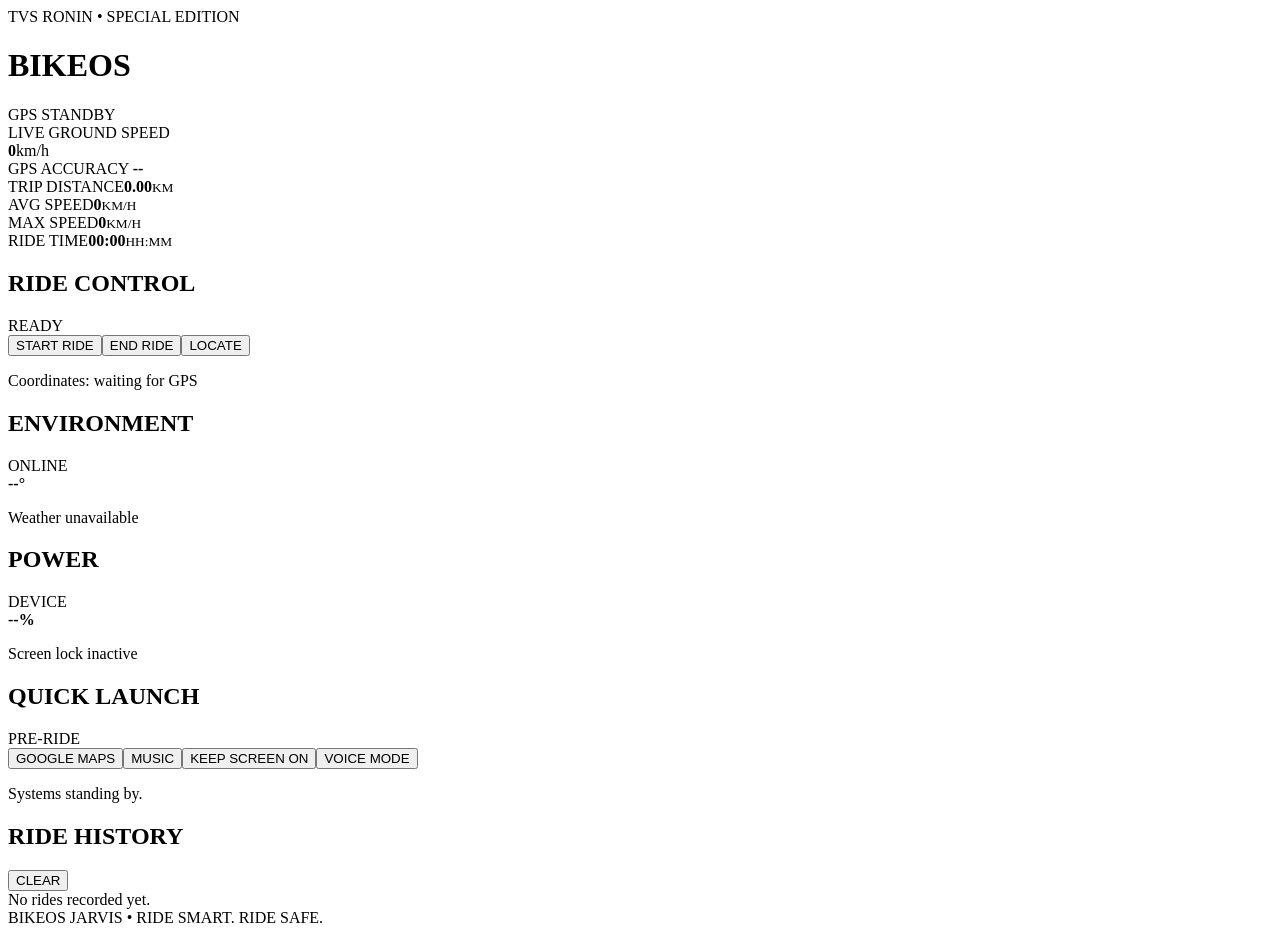
==== app/src/main/assets/index.html @ 45bfc99c "Bundle BikeOS dashboard assets for Android" ====
<!doctype html>
<html lang="en">
<head>
  <meta charset="utf-8">
  <meta name="viewport" content="width=device-width,initial-scale=1,viewport-fit=cover">
  <meta name="theme-color" content="#111315">
  <meta name="description" content="JARVIS-style motorcycle ride dashboard for TVS Ronin">
  <link rel="manifest" href="./manifest.webmanifest">
  <link rel="icon" href="./assets/icon.svg" type="image/svg+xml">
  <link rel="stylesheet" href="./css/style.css?v=nimbus-grey-3">
  <title>BikeOS | JARVIS</title>
</head>
<body>
  <main class="shell">
    <header class="topbar">
      <div><div class="eyebrow">TVS RONIN • SPECIAL EDITION</div><h1>BIKE<span>OS</span></h1></div>
      <div class="status"><i id="gpsDot"></i><span id="gpsStatus">GPS STANDBY</span></div>
    </header>
    <section class="hero panel">
      <div class="eyebrow">LIVE GROUND SPEED</div>
      <div class="speedline"><strong id="speed">0</strong><span>km/h</span></div>
      <div class="subline">GPS ACCURACY <b id="accuracy">--</b></div>
      <div class="meter"><span id="speedMeter"></span></div>
    </section>
    <section class="grid">
      <article class="panel metric"><span>TRIP DISTANCE</span><strong id="distance">0.00</strong><small>KM</small></article>
      <article class="panel metric"><span>AVG SPEED</span><strong id="avgSpeed">0</strong><small>KM/H</small></article>
      <article class="panel metric"><span>MAX SPEED</span><strong id="maxSpeed">0</strong><small>KM/H</small></article>
      <article class="panel metric"><span>RIDE TIME</span><strong id="rideTime">00:00</strong><small>HH:MM</small></article>
    </section>
    <section class="panel controls">
      <div class="sectionhead"><h2>RIDE CONTROL</h2><span id="rideState">READY</span></div>
      <div class="buttons"><button id="startRide" class="primary">START RIDE</button><button id="endRide">END RIDE</button><button id="locate">LOCATE</button></div>
      <p id="coordinates">Coordinates: waiting for GPS</p>
    </section>
    <section class="grid lower">
      <article class="panel utility"><div class="sectionhead"><h2>ENVIRONMENT</h2><span id="weatherState">ONLINE</span></div><strong id="weather">--°</strong><p id="weatherInfo">Weather unavailable</p></article>
      <article class="panel utility"><div class="sectionhead"><h2>POWER</h2><span id="batteryState">DEVICE</span></div><strong id="battery">--%</strong><p>Screen lock <span id="wakeState">inactive</span></p></article>
    </section>
    <section class="panel shortcuts">
      <div class="sectionhead"><h2>QUICK LAUNCH</h2><span>PRE-RIDE</span></div>
      <div class="buttons"><button id="maps">GOOGLE MAPS</button><button id="music">MUSIC</button><button id="wake">KEEP SCREEN ON</button><button id="voice">VOICE MODE</button></div>
      <p id="message" aria-live="polite">Systems standing by.</p>
    </section>
    <section class="panel history"><div class="sectionhead"><h2>RIDE HISTORY</h2><button id="clearHistory" class="quiet">CLEAR</button></div><div id="historyList">No rides recorded yet.</div></section>
    <footer>BIKEOS JARVIS <span>•</span> RIDE SMART. RIDE SAFE.</footer>
  </main>
  <script src="./js/app.js"></script>
</body>
</html>
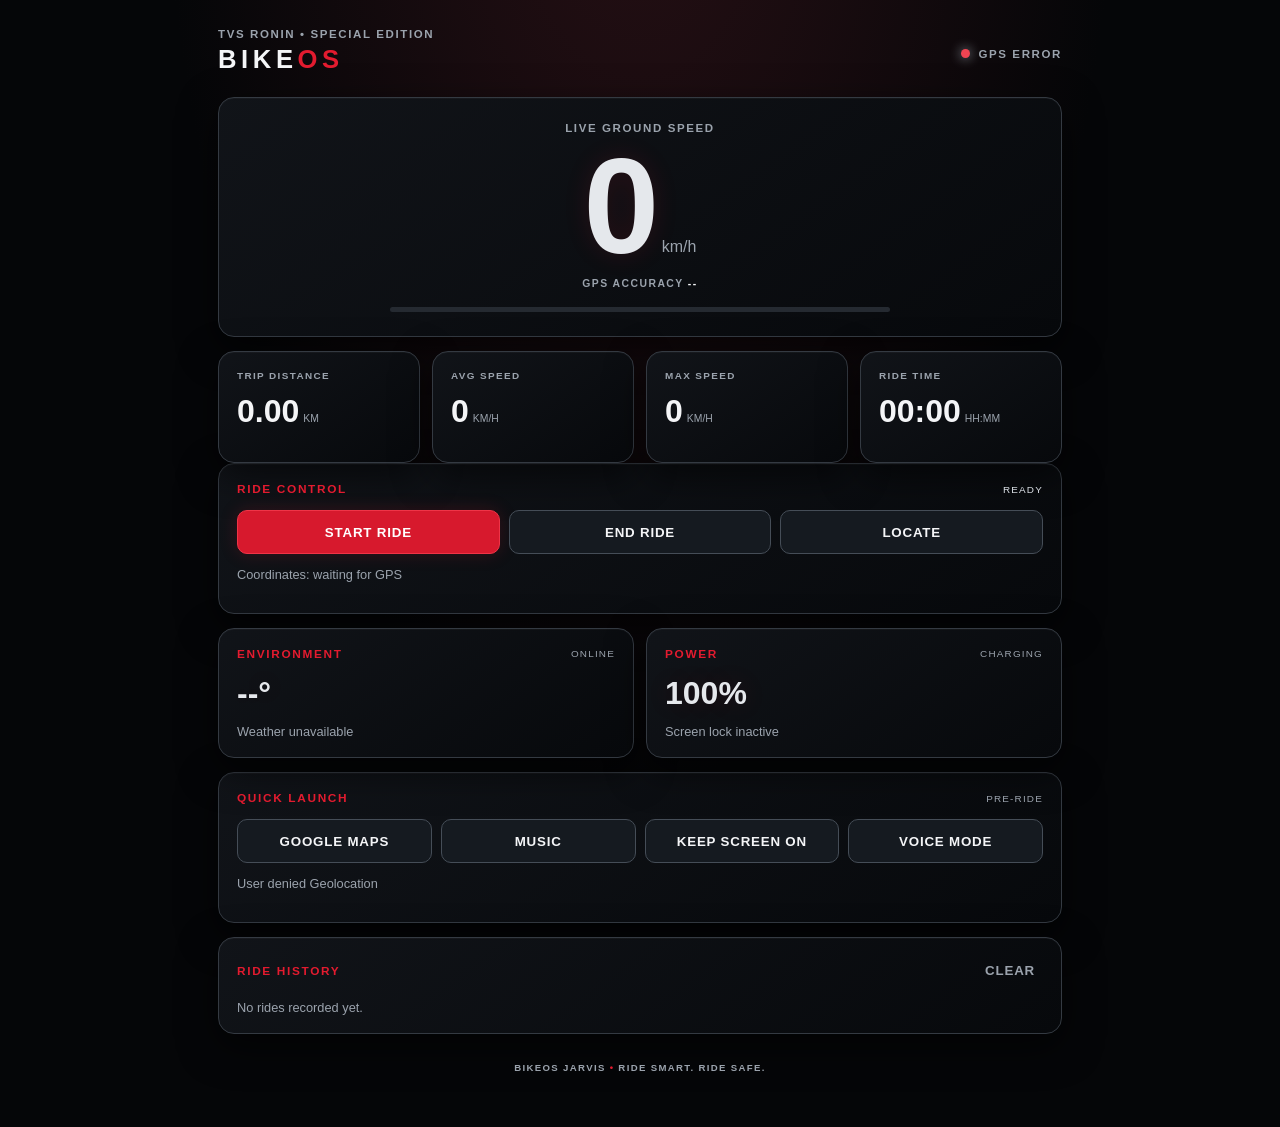
==== commit f8c56b93: "Refresh Android dashboard theme cache and app chrome" ====
--- a/app/src/main/assets/index.html
+++ b/app/src/main/assets/index.html
@@ -3,11 +3,11 @@
 <head>
   <meta charset="utf-8">
   <meta name="viewport" content="width=device-width,initial-scale=1,viewport-fit=cover">
-  <meta name="theme-color" content="#111315">
+  <meta name="theme-color" content="#050608">
   <meta name="description" content="JARVIS-style motorcycle ride dashboard for TVS Ronin">
   <link rel="manifest" href="./manifest.webmanifest">
   <link rel="icon" href="./assets/icon.svg" type="image/svg+xml">
-  <link rel="stylesheet" href="./css/style.css?v=nimbus-grey-3">
+  <link rel="stylesheet" href="./css/style.css?v=jarvis-redline-1">
   <title>BikeOS | JARVIS</title>
 </head>
 <body>
--- a/app/src/main/assets/css/style.css
+++ b/app/src/main/assets/css/style.css
@@ -0,0 +1,19 @@
+:root{--bg:#111315;--panel:#202326;--panel2:#2b2f33;--line:#555b60;--cyan:#d9dcdf;--orange:#d62832;--text:#f3f3f1;--muted:#aeb3b8;--green:#d0d4d7;--danger:#ed424b;font-family:Inter,Roboto,"Segoe UI",Arial,sans-serif;color:var(--text);background:var(--bg)}*{box-sizing:border-box}body{margin:0;min-height:100vh;background:radial-gradient(ellipse at 50% -20%,#303438 0,transparent 55%),var(--bg)}.shell{width:min(900px,100%);margin:auto;padding:clamp(14px,3vw,28px);padding-bottom:40px}.topbar,.sectionhead,.status,.speedline,.buttons{display:flex;align-items:center;justify-content:space-between}.topbar{margin-bottom:18px}.eyebrow,.metric span,.subline,.sectionhead h2,footer,.status{font-size:.72rem;letter-spacing:.14em;color:var(--muted);font-weight:700}.topbar h1{font-size:1.6rem;letter-spacing:.18em;margin:5px 0}.topbar h1 span{color:var(--cyan)}.status{gap:8px}#gpsDot{width:9px;height:9px;border-radius:50%;background:var(--orange);box-shadow:0 0 12px currentColor}.panel{background:linear-gradient(145deg,rgba(16,36,49,.96),rgba(8,22,32,.96));border:1px solid var(--line);border-radius:16px;padding:18px;box-shadow:0 10px 35px #0004;margin-bottom:14px}.hero{text-align:center;padding:24px 18px}.speedline{justify-content:center;gap:12px;margin:4px 0}.speedline strong{font-size:clamp(5rem,18vw,8.5rem);line-height:1;font-weight:800;letter-spacing:-.07em;color:var(--cyan);text-shadow:0 0 28px #d9dcdf22}.speedline span{font-size:1rem;color:var(--muted);align-self:flex-end;margin-bottom:18px}.subline{font-size:.65rem}.subline b{color:var(--text)}.meter{height:5px;background:#42474b;border-radius:9px;margin:18px auto 0;max-width:500px;overflow:hidden}.meter span{display:block;width:0;height:100%;background:linear-gradient(90deg,var(--cyan),var(--orange));transition:width .3s}.grid{display:grid;grid-template-columns:repeat(4,1fr);gap:12px}.metric{margin:0;min-height:112px}.metric span{display:block;font-size:.62rem}.metric strong{display:inline-block;font-size:2rem;margin-top:12px;color:var(--text);font-variant-numeric:tabular-nums}.metric small{font-size:.65rem;color:var(--muted);margin-left:4px}.sectionhead{margin-bottom:14px}.sectionhead h2{margin:0;color:var(--cyan);font-size:.74rem}.sectionhead>span{font-size:.62rem;letter-spacing:.12em;color:var(--muted)}button{border:1px solid #626970;background:#303438;color:var(--text);padding:12px 15px;border-radius:10px;font-weight:750;letter-spacing:.06em;cursor:pointer;min-height:44px}button:active{transform:scale(.98)}button.primary{background:var(--cyan);border-color:var(--cyan);color:#17191b}.buttons{gap:9px;flex-wrap:wrap;justify-content:flex-start}.buttons button{flex:1}.controls p,.utility p,.shortcuts p,.history{font-size:.8rem;color:var(--muted)}#rideState{color:var(--green)}.lower{grid-template-columns:1fr 1fr}.utility strong{font-size:2rem;color:var(--cyan)}.utility p{margin-bottom:0}.shortcuts .buttons button{min-width:130px}.quiet{border:0;background:transparent;color:var(--muted);min-height:30px;padding:4px 8px}.history{min-height:80px}#historyList{display:grid;gap:8px}.history-row{display:flex;justify-content:space-between;gap:12px;padding:10px;border-radius:8px;background:#171a1d;font-size:.76rem;color:var(--muted)}footer{text-align:center;padding:14px;font-size:.6rem}footer span{color:var(--cyan)}@media(max-width:600px){.grid{grid-template-columns:repeat(2,1fr)}.metric{min-height:100px}.panel{padding:15px}.buttons button{font-size:.68rem;padding:10px 8px}.speedline strong{font-size:6.8rem}}@media(orientation:landscape) and (max-height:500px){.shell{max-width:1100px;padding:10px}.topbar{margin-bottom:8px}.panel{padding:10px;margin-bottom:8px}.hero{padding:12px}.speedline strong{font-size:5rem}.metric{min-height:82px}.metric strong{font-size:1.5rem}.lower{grid-template-columns:1fr 1fr}}
+.connect-panel .connect-row{display:flex;align-items:center;justify-content:space-between;gap:12px;padding:12px 0;border-top:1px solid var(--line)}.connect-row b{font-size:12px}.connect-row .hint{margin:5px 0 0}.small-link{white-space:nowrap;color:var(--cyan);font-size:9px;font-weight:900;text-decoration:none;letter-spacing:.7px}.sos-panel{border-color:#8f242b;background:linear-gradient(145deg,#262326,#17191b)}.sos-chip{border:1px solid #c92530;color:#ff7379;border-radius:20px;padding:5px 9px;font-size:9px;font-weight:900}.sos-label{display:block;color:var(--muted);font-size:10px;margin:12px 0 7px}.sos-actions{display:grid;grid-template-columns:1fr 1fr;gap:9px;margin-top:12px}.sos-actions button{min-height:48px;border-radius:10px;font-weight:950;letter-spacing:1px}.sos-call{background:#c92530;color:white;border:1px solid #e14b55}.sos-share{background:#34383c;color:#f1f2f2;border:1px solid #737a80}#sosStatus{color:#f1b8ba}
+
+/* JARVIS REDLINE: approved black / Ronin red / brushed silver cockpit */
+:root{--bg:#050608;--panel:#0b0d10;--panel2:#15191e;--line:#353b43;--cyan:#d7dce2;--orange:#e31b2f;--text:#f4f5f7;--muted:#9ba3ad;--green:#d7dce2;--danger:#f04452}
+body{background:radial-gradient(ellipse at 50% -22%,#281015 0,transparent 53%),#050608}
+.panel{background:linear-gradient(145deg,rgba(17,20,25,.98),rgba(7,9,12,.99));border-color:#343a42;box-shadow:0 12px 38px #0009,inset 0 1px #ffffff08}
+.topbar h1 span,.sectionhead h2{color:#e31b2f}
+.speedline strong,.utility strong{color:#e5e8ec;text-shadow:0 0 26px #e31b2f24}
+.meter{background:#252a31}.meter span{background:linear-gradient(90deg,#9da5af,#e5e8ec,#e31b2f)}
+button{background:#151a20;border-color:#454d57;color:#f4f5f7}
+button.primary{background:#d7192d;border-color:#ef3447;color:#fff;box-shadow:0 0 18px #d7192d30}
+#rideState{color:#dce1e7}
+.sos-panel{border-color:#8e1d2a;background:linear-gradient(145deg,#1d0d12,#09090c)}
+.sos-call{background:#c9152a;border-color:#ed3448}
+.connect-panel .connect-row{border-color:#343a42}
+.small-link{color:#e2e6eb}
+.history-row{background:#0b0e12;border:1px solid #272d35}
+footer span{color:#e31b2f}
